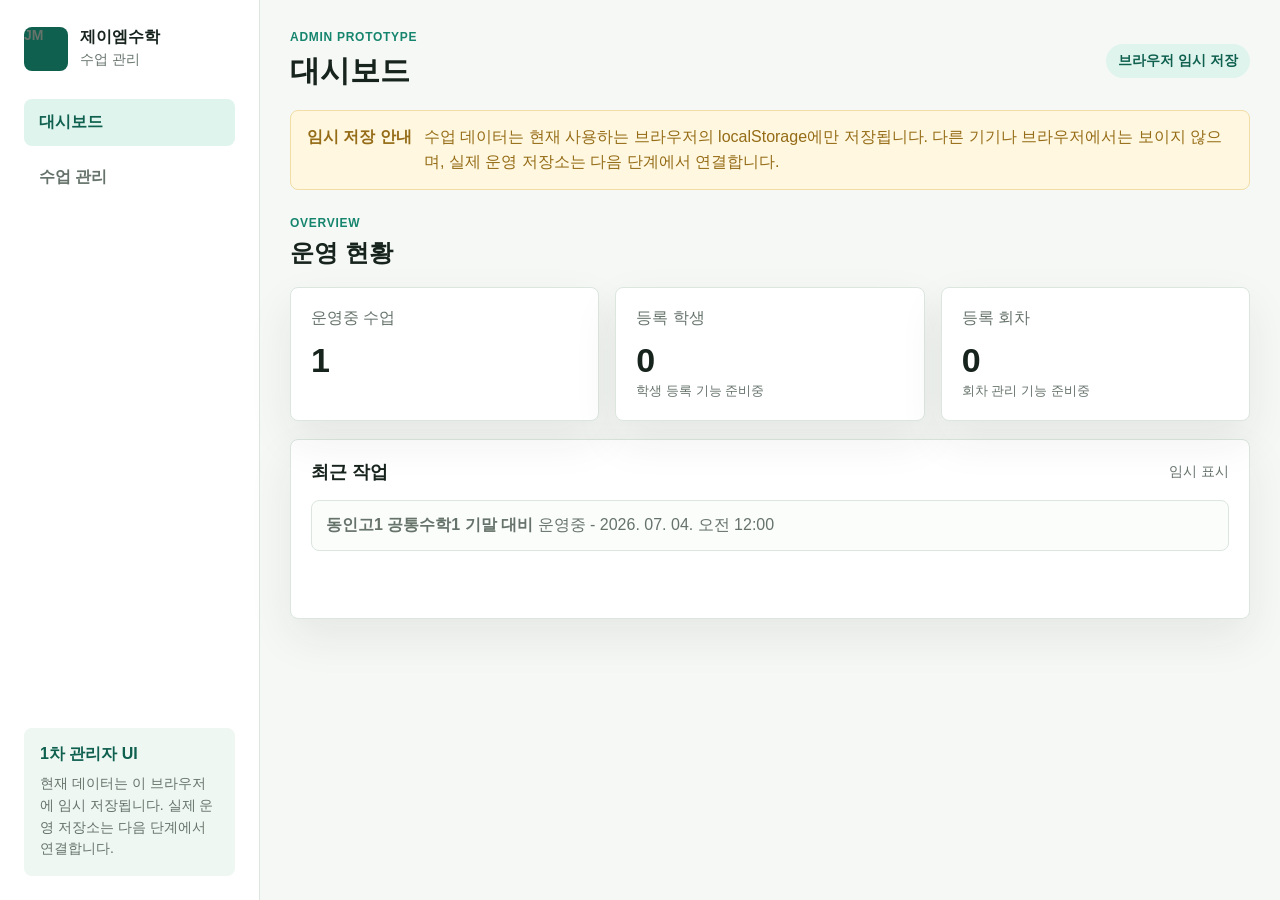
==== admin/index.html @ d9438127 "Add admin app prototype for class management" ====
<!DOCTYPE html>
<html lang="ko">
<head>
  <meta charset="UTF-8">
  <meta name="viewport" content="width=device-width, initial-scale=1.0">
  <title>제이엠수학 수업 관리</title>
  <link rel="stylesheet" href="admin.css">
</head>
<body>
  <div class="admin-shell">
    <aside class="sidebar">
      <div class="brand">
        <span class="brand-mark">JM</span>
        <div>
          <strong>제이엠수학</strong>
          <span>수업 관리</span>
        </div>
      </div>

      <nav class="side-nav" aria-label="관리자 메뉴">
        <button class="nav-button is-active" type="button" data-view="dashboard">대시보드</button>
        <button class="nav-button" type="button" data-view="classes">수업 관리</button>
      </nav>

      <div class="sidebar-note">
        <strong>1차 관리자 UI</strong>
        <p>현재 데이터는 이 브라우저에 임시 저장됩니다. 실제 운영 저장소는 다음 단계에서 연결합니다.</p>
      </div>
    </aside>

    <main class="main-area">
      <header class="topbar">
        <div>
          <p class="eyebrow">Admin Prototype</p>
          <h1 id="view-title">대시보드</h1>
        </div>
        <div class="storage-pill">브라우저 임시 저장</div>
      </header>

      <section class="notice" aria-label="임시 저장 안내">
        <strong>임시 저장 안내</strong>
        <span>수업 데이터는 현재 사용하는 브라우저의 localStorage에만 저장됩니다. 다른 기기나 브라우저에서는 보이지 않으며, 실제 운영 저장소는 다음 단계에서 연결합니다.</span>
      </section>

      <section id="dashboard-view" class="view is-active" aria-labelledby="dashboard-heading">
        <div class="section-heading">
          <div>
            <p class="eyebrow">Overview</p>
            <h2 id="dashboard-heading">운영 현황</h2>
          </div>
        </div>

        <div class="stat-grid">
          <article class="stat-card">
            <span>운영중 수업</span>
            <strong id="active-class-count">0</strong>
          </article>
          <article class="stat-card">
            <span>등록 학생</span>
            <strong>0</strong>
            <small>학생 등록 기능 준비중</small>
          </article>
          <article class="stat-card">
            <span>등록 회차</span>
            <strong>0</strong>
            <small>회차 관리 기능 준비중</small>
          </article>
        </div>

        <article class="panel recent-panel">
          <div class="panel-title">
            <h3>최근 작업</h3>
            <span>임시 표시</span>
          </div>
          <div id="recent-work-list" class="recent-list"></div>
        </article>
      </section>

      <section id="classes-view" class="view" aria-labelledby="classes-heading">
        <div class="section-heading">
          <div>
            <p class="eyebrow">Classes</p>
            <h2 id="classes-heading">수업 관리</h2>
          </div>
          <button id="new-class-button" class="primary-button" type="button">새 수업 만들기</button>
        </div>

        <div id="class-form-panel" class="panel form-panel" hidden>
          <div class="panel-title">
            <h3 id="form-title">새 수업 만들기</h3>
            <span>localStorage 임시 저장</span>
          </div>

          <form id="class-form" class="class-form">
            <div class="form-grid">
              <label>
                <span>수업명</span>
                <input id="class-title-input" name="classTitle" type="text" placeholder="예: 동인고1 공통수학1 기말 대비" required>
              </label>

              <label>
                <span>과목</span>
                <input id="subject-input" name="subject" type="text" placeholder="예: 공통수학1" required>
              </label>

              <label>
                <span>대상 학교</span>
                <input id="target-school-input" name="targetSchool" type="text" placeholder="예: 동인고" required>
              </label>

              <label>
                <span>대상 학년</span>
                <select id="target-grade-input" name="targetGrade" required>
                  <option value="">선택</option>
                  <option value="중1">중1</option>
                  <option value="중2">중2</option>
                  <option value="중3">중3</option>
                  <option value="고1">고1</option>
                  <option value="고2">고2</option>
                  <option value="고3">고3</option>
                </select>
              </label>

              <label>
                <span>수업 유형</span>
                <select id="class-type-input" name="classType" required>
                  <option value="">선택</option>
                  <option value="내신 대비">내신 대비</option>
                  <option value="정규 수업">정규 수업</option>
                  <option value="특강">특강</option>
                  <option value="복습 관리">복습 관리</option>
                </select>
              </label>

              <label>
                <span>수업 코드</span>
                <input id="access-code-input" name="accessCode" type="text" placeholder="예: dongin7979" required>
              </label>

              <label>
                <span>상태</span>
                <select id="status-input" name="status" required>
                  <option value="active">운영중</option>
                  <option value="ready">준비중</option>
                  <option value="ended">종료</option>
                  <option value="hidden">숨김</option>
                </select>
              </label>
            </div>

            <label class="wide-field">
              <span>수업 설명</span>
              <textarea id="description-input" name="description" rows="4" placeholder="관리자가 확인할 수업 설명을 입력하세요."></textarea>
            </label>

            <div class="form-actions">
              <button class="primary-button" type="submit">저장</button>
              <button id="cancel-form-button" class="secondary-button" type="button">취소</button>
            </div>
          </form>
        </div>

        <div class="class-layout">
          <div class="panel">
            <div class="panel-title">
              <h3>수업 목록</h3>
              <span id="class-count-label">0개</span>
            </div>
            <div id="class-list" class="class-list"></div>
          </div>

          <aside id="class-detail" class="panel detail-panel" aria-live="polite"></aside>
        </div>
      </section>
    </main>
  </div>

  <script src="admin.js"></script>
</body>
</html>
---- admin/admin.css ----
:root {
  --bg: #f6f8f6;
  --panel: #ffffff;
  --panel-soft: #eef7f2;
  --text: #17231d;
  --muted: #66736b;
  --line: #dce6df;
  --accent: #16856d;
  --accent-strong: #0f604f;
  --accent-soft: #dff4ed;
  --warning: #956c17;
  --warning-bg: #fff7df;
  --danger: #aa3d3d;
  --shadow: 0 18px 45px rgba(23, 35, 29, 0.08);
}

* {
  box-sizing: border-box;
}

body {
  margin: 0;
  min-height: 100vh;
  background: var(--bg);
  color: var(--text);
  font-family: Arial, "Apple SD Gothic Neo", "Noto Sans KR", sans-serif;
}

button,
input,
select,
textarea {
  font: inherit;
}

button {
  cursor: pointer;
}

.admin-shell {
  display: grid;
  grid-template-columns: 260px minmax(0, 1fr);
  min-height: 100vh;
}

.sidebar {
  display: flex;
  flex-direction: column;
  gap: 28px;
  padding: 24px;
  background: #ffffff;
  border-right: 1px solid var(--line);
}

.brand {
  display: flex;
  align-items: center;
  gap: 12px;
}

.brand-mark {
  display: inline-flex;
  align-items: center;
  justify-content: center;
  width: 44px;
  height: 44px;
  border-radius: 8px;
  background: var(--accent-strong);
  color: #ffffff;
  font-weight: 800;
}

.brand strong,
.brand span {
  display: block;
}

.brand span {
  margin-top: 3px;
  color: var(--muted);
  font-size: 14px;
}

.side-nav {
  display: grid;
  gap: 8px;
}

.nav-button {
  width: 100%;
  padding: 12px 14px;
  border: 1px solid transparent;
  border-radius: 8px;
  background: transparent;
  color: var(--muted);
  text-align: left;
  font-weight: 700;
}

.nav-button:hover,
.nav-button.is-active {
  background: var(--accent-soft);
  color: var(--accent-strong);
}

.sidebar-note {
  margin-top: auto;
  padding: 16px;
  border-radius: 8px;
  background: var(--panel-soft);
  color: var(--accent-strong);
}

.sidebar-note p {
  margin: 8px 0 0;
  color: var(--muted);
  font-size: 14px;
  line-height: 1.55;
}

.main-area {
  padding: 30px;
  min-width: 0;
}

.topbar,
.section-heading,
.panel-title,
.form-actions {
  display: flex;
  align-items: center;
  justify-content: space-between;
  gap: 16px;
}

.topbar {
  margin-bottom: 18px;
}

.eyebrow {
  margin: 0 0 7px;
  color: var(--accent);
  font-size: 12px;
  font-weight: 800;
  letter-spacing: 0.06em;
  text-transform: uppercase;
}

h1,
h2,
h3,
p {
  margin-top: 0;
}

h1 {
  margin-bottom: 0;
  font-size: 30px;
}

h2 {
  margin-bottom: 0;
  font-size: 24px;
}

h3 {
  margin-bottom: 0;
  font-size: 18px;
}

.storage-pill,
.panel-title span,
.class-meta,
.planned-link-label {
  color: var(--muted);
  font-size: 14px;
}

.storage-pill {
  padding: 8px 12px;
  border-radius: 999px;
  background: var(--accent-soft);
  color: var(--accent-strong);
  font-weight: 800;
}

.notice {
  display: flex;
  gap: 12px;
  align-items: flex-start;
  margin-bottom: 26px;
  padding: 14px 16px;
  border: 1px solid #f1dda5;
  border-radius: 8px;
  background: var(--warning-bg);
  color: var(--warning);
  line-height: 1.55;
}

.notice strong {
  flex: 0 0 auto;
}

.view {
  display: none;
}

.view.is-active {
  display: block;
}

.section-heading {
  margin-bottom: 18px;
}

.stat-grid {
  display: grid;
  grid-template-columns: repeat(3, minmax(0, 1fr));
  gap: 16px;
  margin-bottom: 18px;
}

.stat-card,
.panel {
  border: 1px solid var(--line);
  border-radius: 8px;
  background: var(--panel);
  box-shadow: var(--shadow);
}

.stat-card {
  padding: 20px;
}

.stat-card span,
.stat-card small {
  display: block;
  color: var(--muted);
}

.stat-card strong {
  display: block;
  margin: 12px 0 2px;
  font-size: 34px;
}

.panel {
  padding: 20px;
}

.recent-panel {
  min-height: 180px;
}

.recent-list {
  display: grid;
  gap: 10px;
  margin-top: 16px;
}

.recent-item,
.empty-state {
  padding: 14px;
  border: 1px solid var(--line);
  border-radius: 8px;
  background: #fbfdfb;
  color: var(--muted);
}

.primary-button,
.secondary-button,
.text-button {
  min-height: 42px;
  border-radius: 8px;
  font-weight: 800;
}

.primary-button {
  padding: 0 16px;
  border: 1px solid var(--accent-strong);
  background: var(--accent-strong);
  color: #ffffff;
}

.secondary-button,
.text-button {
  padding: 0 14px;
  border: 1px solid var(--line);
  background: #ffffff;
  color: var(--text);
}

.text-button {
  min-height: 36px;
}

.form-panel {
  margin-bottom: 18px;
}

.class-form {
  margin-top: 18px;
}

.form-grid {
  display: grid;
  grid-template-columns: repeat(2, minmax(0, 1fr));
  gap: 14px;
}

label span {
  display: block;
  margin-bottom: 7px;
  color: var(--muted);
  font-size: 14px;
  font-weight: 800;
}

input,
select,
textarea {
  width: 100%;
  border: 1px solid var(--line);
  border-radius: 8px;
  background: #ffffff;
  color: var(--text);
}

input,
select {
  height: 44px;
  padding: 0 12px;
}

textarea {
  padding: 12px;
  resize: vertical;
}

.wide-field {
  display: block;
  margin-top: 14px;
}

.form-actions {
  justify-content: flex-start;
  margin-top: 18px;
}

.class-layout {
  display: grid;
  grid-template-columns: minmax(0, 1fr) 360px;
  gap: 18px;
  align-items: start;
}

.class-list {
  display: grid;
  gap: 12px;
  margin-top: 16px;
}

.class-card {
  width: 100%;
  padding: 16px;
  border: 1px solid var(--line);
  border-radius: 8px;
  background: #ffffff;
  text-align: left;
}

.class-card:hover,
.class-card.is-selected {
  border-color: var(--accent);
  background: #fbfffd;
}

.class-card h4 {
  margin: 0 0 8px;
  font-size: 17px;
}

.class-card p {
  margin: 0;
  color: var(--muted);
  line-height: 1.5;
}

.card-footer,
.detail-row {
  display: flex;
  align-items: center;
  justify-content: space-between;
  gap: 12px;
}

.card-footer {
  margin-top: 14px;
  flex-wrap: wrap;
}

.status-badge {
  display: inline-flex;
  align-items: center;
  min-height: 28px;
  padding: 0 10px;
  border-radius: 999px;
  font-size: 13px;
  font-weight: 800;
}

.status-active {
  background: #dff4ed;
  color: #0f604f;
}

.status-ready {
  background: #edf1f5;
  color: #586474;
}

.status-ended {
  background: #f4e7e7;
  color: var(--danger);
}

.status-hidden {
  background: #ece8f4;
  color: #65538a;
}

.detail-panel {
  position: sticky;
  top: 30px;
}

.detail-content {
  display: grid;
  gap: 14px;
}

.detail-row {
  padding-bottom: 12px;
  border-bottom: 1px solid var(--line);
}

.detail-row span:first-child {
  color: var(--muted);
  font-size: 14px;
  font-weight: 800;
}

.detail-description {
  padding: 14px;
  border-radius: 8px;
  background: var(--panel-soft);
  color: var(--text);
  line-height: 1.6;
}

.planned-link {
  padding: 14px;
  border: 1px dashed var(--accent);
  border-radius: 8px;
  background: #fbfffd;
}

.planned-link code {
  display: block;
  margin-top: 8px;
  white-space: normal;
  overflow-wrap: anywhere;
  color: var(--accent-strong);
  font-weight: 800;
}

.planned-link small {
  display: block;
  margin-top: 8px;
  color: var(--muted);
  line-height: 1.45;
}

@media (max-width: 920px) {
  .admin-shell,
  .class-layout,
  .stat-grid {
    grid-template-columns: 1fr;
  }

  .sidebar {
    position: static;
    border-right: 0;
    border-bottom: 1px solid var(--line);
  }

  .main-area {
    padding: 22px;
  }

  .detail-panel {
    position: static;
  }
}

@media (max-width: 620px) {
  .topbar,
  .section-heading,
  .panel-title,
  .notice {
    align-items: stretch;
    flex-direction: column;
  }

  .form-grid {
    grid-template-columns: 1fr;
  }

  .primary-button,
  .secondary-button,
  .text-button {
    width: 100%;
  }
}
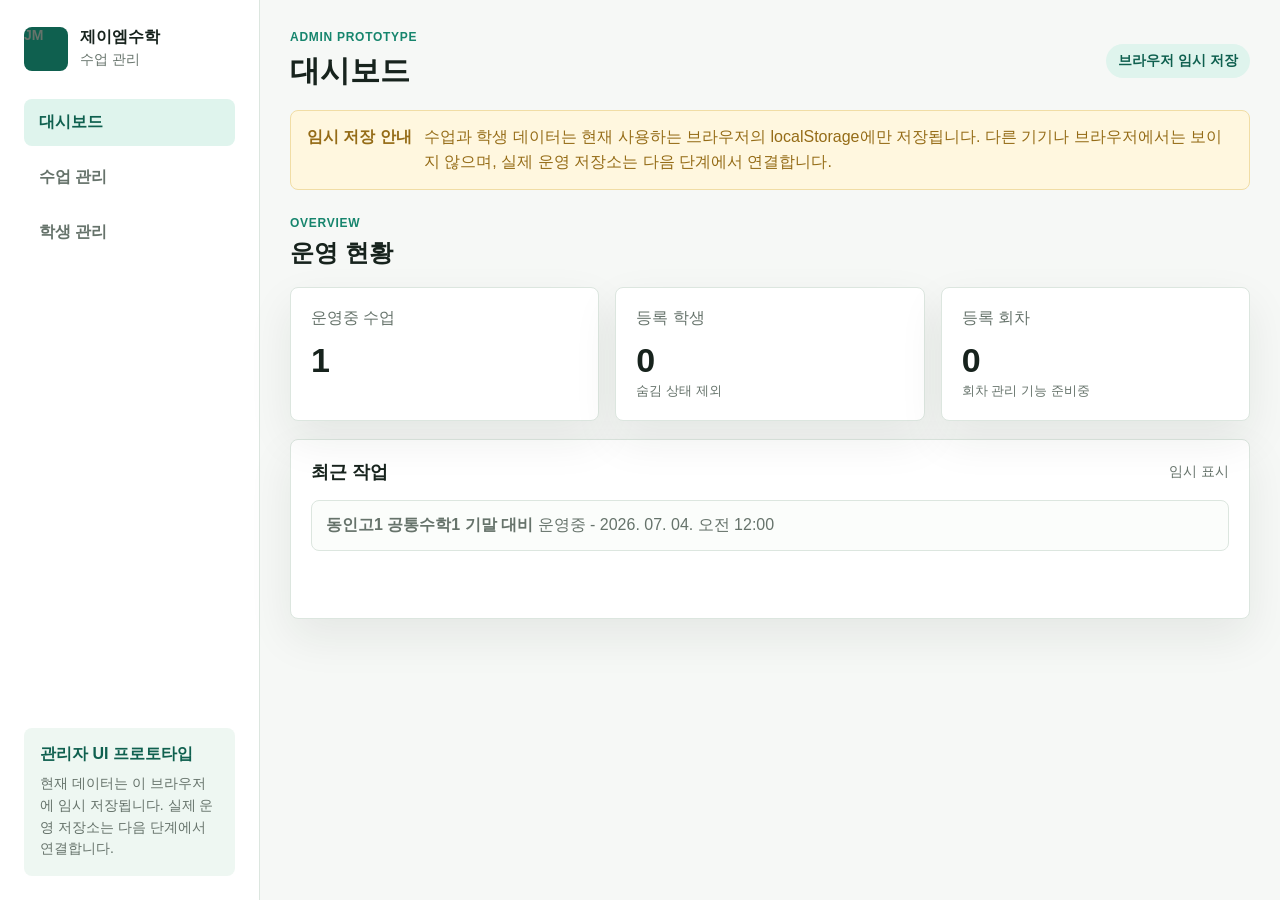
==== commit 8f83d4dc: "Add student management to admin prototype" ====
--- a/admin/index.html
+++ b/admin/index.html
@@ -20,10 +20,11 @@
       <nav class="side-nav" aria-label="관리자 메뉴">
         <button class="nav-button is-active" type="button" data-view="dashboard">대시보드</button>
         <button class="nav-button" type="button" data-view="classes">수업 관리</button>
+        <button class="nav-button" type="button" data-view="students">학생 관리</button>
       </nav>
 
       <div class="sidebar-note">
-        <strong>1차 관리자 UI</strong>
+        <strong>관리자 UI 프로토타입</strong>
         <p>현재 데이터는 이 브라우저에 임시 저장됩니다. 실제 운영 저장소는 다음 단계에서 연결합니다.</p>
       </div>
     </aside>
@@ -39,7 +40,7 @@
 
       <section class="notice" aria-label="임시 저장 안내">
         <strong>임시 저장 안내</strong>
-        <span>수업 데이터는 현재 사용하는 브라우저의 localStorage에만 저장됩니다. 다른 기기나 브라우저에서는 보이지 않으며, 실제 운영 저장소는 다음 단계에서 연결합니다.</span>
+        <span>수업과 학생 데이터는 현재 사용하는 브라우저의 localStorage에만 저장됩니다. 다른 기기나 브라우저에서는 보이지 않으며, 실제 운영 저장소는 다음 단계에서 연결합니다.</span>
       </section>
 
       <section id="dashboard-view" class="view is-active" aria-labelledby="dashboard-heading">
@@ -57,8 +58,8 @@
           </article>
           <article class="stat-card">
             <span>등록 학생</span>
-            <strong>0</strong>
-            <small>학생 등록 기능 준비중</small>
+            <strong id="registered-student-count">0</strong>
+            <small>숨김 상태 제외</small>
           </article>
           <article class="stat-card">
             <span>등록 회차</span>
@@ -172,6 +173,99 @@
           <aside id="class-detail" class="panel detail-panel" aria-live="polite"></aside>
         </div>
       </section>
+
+      <section id="students-view" class="view" aria-labelledby="students-heading">
+        <div class="section-heading">
+          <div>
+            <p class="eyebrow">Students</p>
+            <h2 id="students-heading">학생 관리</h2>
+          </div>
+          <button id="new-student-button" class="primary-button" type="button">학생 등록</button>
+        </div>
+
+        <section class="notice inline-notice" aria-label="학생 데이터 임시 저장 안내">
+          <strong>학생 데이터 임시 저장</strong>
+          <span>학생 정보는 현재 브라우저의 localStorage에만 저장됩니다. 실제 운영 저장소와 학생 로그인 기능은 다음 단계에서 연결합니다.</span>
+        </section>
+
+        <div id="student-form-panel" class="panel form-panel" hidden>
+          <div class="panel-title">
+            <h3 id="student-form-title">학생 등록</h3>
+            <span>localStorage 임시 저장</span>
+          </div>
+
+          <form id="student-form" class="student-form">
+            <div id="student-form-error" class="form-error" role="alert" hidden></div>
+
+            <div class="form-grid">
+              <label>
+                <span>학생 이름</span>
+                <input id="student-name-input" name="studentName" type="text" placeholder="예: 김민준" required>
+              </label>
+
+              <label>
+                <span>학생 전화번호</span>
+                <input id="student-phone-input" name="phone" type="tel" placeholder="예: 010-1234-5678" required>
+              </label>
+
+              <label>
+                <span>학교</span>
+                <input id="student-school-input" name="school" type="text" placeholder="예: 동인고" required>
+              </label>
+
+              <label>
+                <span>학년</span>
+                <select id="student-grade-input" name="grade" required>
+                  <option value="">선택</option>
+                  <option value="중1">중1</option>
+                  <option value="중2">중2</option>
+                  <option value="중3">중3</option>
+                  <option value="고1">고1</option>
+                  <option value="고2">고2</option>
+                  <option value="고3">고3</option>
+                </select>
+              </label>
+
+              <label>
+                <span>학부모 연락처</span>
+                <input id="parent-phone-input" name="parentPhone" type="tel" placeholder="예: 010-9876-5432">
+              </label>
+
+              <label>
+                <span>상태</span>
+                <select id="student-status-input" name="status">
+                  <option value="active">수강중</option>
+                  <option value="paused">일시중지</option>
+                  <option value="ended">수강종료</option>
+                  <option value="hidden">숨김</option>
+                </select>
+              </label>
+            </div>
+
+            <label class="wide-field">
+              <span>메모 / 학습 특이사항</span>
+              <textarea id="student-memo-input" name="memo" rows="4" placeholder="관리자가 확인할 메모를 입력하세요."></textarea>
+            </label>
+
+            <div class="form-actions">
+              <button class="primary-button" type="submit">저장</button>
+              <button id="cancel-student-form-button" class="secondary-button" type="button">취소</button>
+            </div>
+          </form>
+        </div>
+
+        <div class="class-layout">
+          <div class="panel">
+            <div class="panel-title">
+              <h3>학생 목록</h3>
+              <span id="student-count-label">0명</span>
+            </div>
+            <div id="student-list" class="student-list"></div>
+          </div>
+
+          <aside id="student-detail" class="panel detail-panel" aria-live="polite"></aside>
+        </div>
+      </section>
     </main>
   </div>
 
--- a/admin/admin.css
+++ b/admin/admin.css
@@ -171,6 +171,7 @@
 .storage-pill,
 .panel-title span,
 .class-meta,
+.student-memo-preview,
 .planned-link-label {
   color: var(--muted);
   font-size: 14px;
@@ -201,6 +202,10 @@
   flex: 0 0 auto;
 }
 
+.inline-notice {
+  margin-bottom: 18px;
+}
+
 .view {
   display: none;
 }
@@ -298,8 +303,20 @@
   margin-bottom: 18px;
 }
 
-.class-form {
+.class-form,
+.student-form {
   margin-top: 18px;
+}
+
+.form-error {
+  margin-bottom: 14px;
+  padding: 12px 14px;
+  border: 1px solid #f1c4c4;
+  border-radius: 8px;
+  background: #fff1f1;
+  color: var(--danger);
+  font-weight: 800;
+  line-height: 1.5;
 }
 
 .form-grid {
@@ -354,13 +371,15 @@
   align-items: start;
 }
 
-.class-list {
+.class-list,
+.student-list {
   display: grid;
   gap: 12px;
   margin-top: 16px;
 }
 
-.class-card {
+.class-card,
+.student-card {
   width: 100%;
   padding: 16px;
   border: 1px solid var(--line);
@@ -370,20 +389,28 @@
 }
 
 .class-card:hover,
-.class-card.is-selected {
+.class-card.is-selected,
+.student-card:hover,
+.student-card.is-selected {
   border-color: var(--accent);
   background: #fbfffd;
 }
 
-.class-card h4 {
+.class-card h4,
+.student-card h4 {
   margin: 0 0 8px;
   font-size: 17px;
 }
 
-.class-card p {
+.class-card p,
+.student-card p {
   margin: 0;
   color: var(--muted);
   line-height: 1.5;
+}
+
+.student-memo-preview {
+  margin-top: 8px;
 }
 
 .card-footer,
@@ -419,6 +446,11 @@
   color: #586474;
 }
 
+.status-paused {
+  background: #fff7df;
+  color: var(--warning);
+}
+
 .status-ended {
   background: #f4e7e7;
   color: var(--danger);
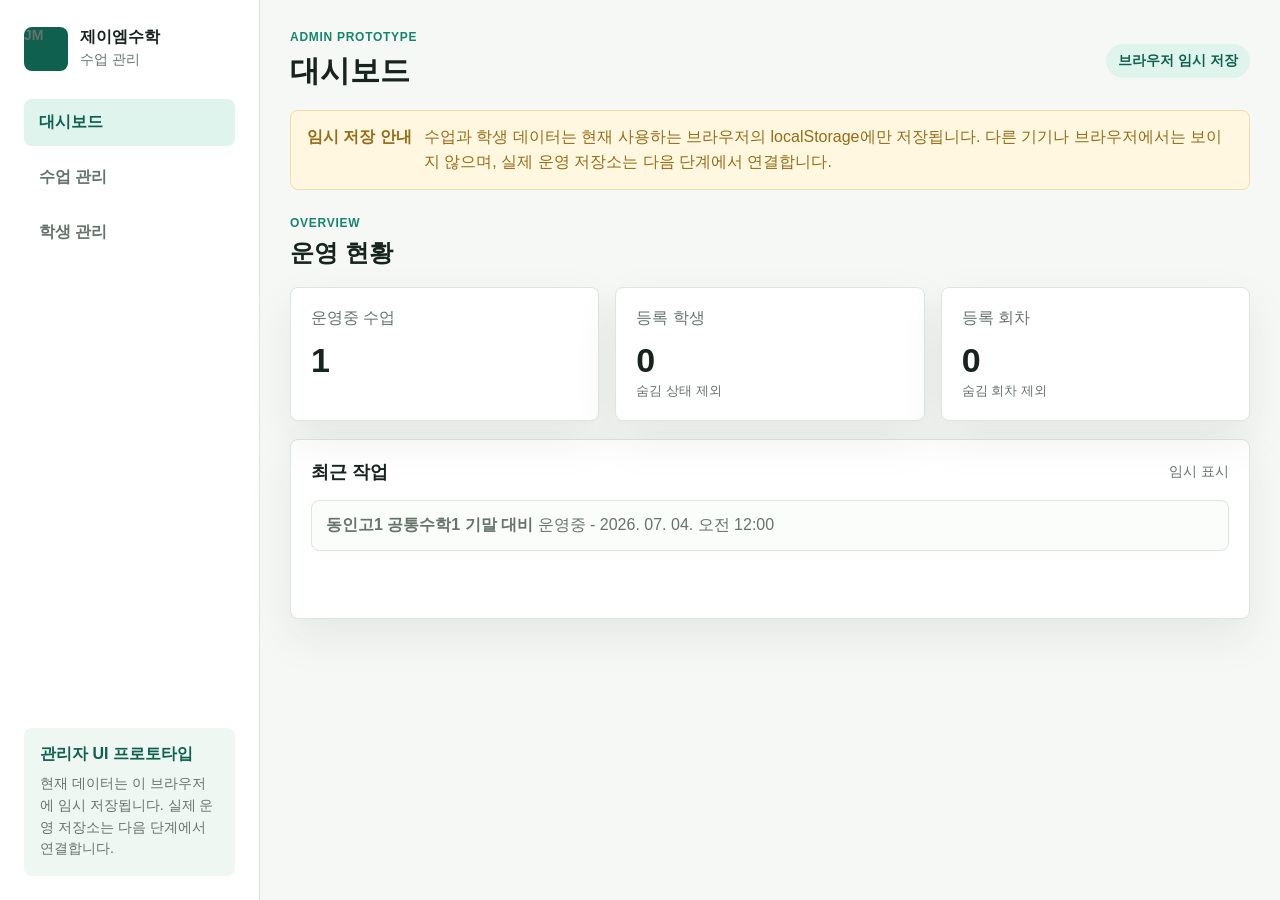
==== commit 726977ce: "Add session management to admin prototype" ====
--- a/admin/index.html
+++ b/admin/index.html
@@ -63,8 +63,8 @@
           </article>
           <article class="stat-card">
             <span>등록 회차</span>
-            <strong>0</strong>
-            <small>회차 관리 기능 준비중</small>
+            <strong id="registered-session-count">0</strong>
+            <small>숨김 회차 제외</small>
           </article>
         </div>
 
--- a/admin/admin.css
+++ b/admin/admin.css
@@ -172,6 +172,8 @@
 .panel-title span,
 .class-meta,
 .student-memo-preview,
+.session-summary-preview,
+.session-meta,
 .planned-link-label {
   color: var(--muted);
   font-size: 14px;
@@ -319,6 +321,16 @@
   line-height: 1.5;
 }
 
+.form-info {
+  padding: 12px 14px;
+  border: 1px solid var(--line);
+  border-radius: 8px;
+  background: var(--panel-soft);
+  color: var(--accent-strong);
+  font-weight: 800;
+  line-height: 1.5;
+}
+
 .form-grid {
   display: grid;
   grid-template-columns: repeat(2, minmax(0, 1fr));
@@ -362,6 +374,12 @@
 .form-actions {
   justify-content: flex-start;
   margin-top: 18px;
+}
+
+.detail-actions {
+  display: flex;
+  gap: 10px;
+  flex-wrap: wrap;
 }
 
 .class-layout {
@@ -413,6 +431,85 @@
   margin-top: 8px;
 }
 
+.enrollment-summary {
+  display: grid;
+  gap: 6px;
+  padding: 14px;
+  border: 1px solid var(--line);
+  border-radius: 8px;
+  background: #fbfdfb;
+}
+
+.enrollment-summary span {
+  color: var(--muted);
+  font-size: 14px;
+}
+
+.enrollment-section,
+.enrollment-picker {
+  display: grid;
+  gap: 12px;
+  padding-top: 14px;
+  border-top: 1px solid var(--line);
+}
+
+.enrollment-list,
+.enrollment-picker-list {
+  display: grid;
+  gap: 10px;
+}
+
+.enrollment-row,
+.student-pick-row {
+  display: grid;
+  grid-template-columns: minmax(0, 1fr) auto;
+  gap: 12px;
+  align-items: center;
+  padding: 12px;
+  border: 1px solid var(--line);
+  border-radius: 8px;
+  background: #ffffff;
+}
+
+.enrollment-row.is-ended,
+.student-pick-row.is-disabled {
+  background: #fbfdfb;
+  color: var(--muted);
+}
+
+.enrollment-row strong,
+.enrollment-row span,
+.enrollment-row small,
+.student-pick-row strong,
+.student-pick-row span,
+.student-pick-row small {
+  display: block;
+}
+
+.enrollment-row span,
+.enrollment-row small,
+.student-pick-row span,
+.student-pick-row small {
+  margin-top: 4px;
+  color: var(--muted);
+  font-size: 13px;
+  line-height: 1.4;
+}
+
+.enrollment-actions {
+  display: flex;
+  gap: 8px;
+  align-items: center;
+  flex-wrap: wrap;
+  justify-content: flex-end;
+}
+
+.enrollment-actions select {
+  width: auto;
+  min-width: 110px;
+  height: 36px;
+}
+
 .card-footer,
 .detail-row {
   display: flex;
@@ -441,11 +538,21 @@
   color: #0f604f;
 }
 
+.status-public {
+  background: #dff4ed;
+  color: #0f604f;
+}
+
 .status-ready {
   background: #edf1f5;
   color: #586474;
 }
 
+.status-private {
+  background: #e6eef8;
+  color: #2f5f93;
+}
+
 .status-paused {
   background: #fff7df;
   color: var(--warning);
@@ -488,6 +595,110 @@
   background: var(--panel-soft);
   color: var(--text);
   line-height: 1.6;
+}
+
+.session-section {
+  display: grid;
+  gap: 12px;
+  padding-top: 14px;
+  border-top: 1px solid var(--line);
+}
+
+.session-form {
+  display: grid;
+  gap: 14px;
+  padding: 14px;
+  border: 1px solid var(--line);
+  border-radius: 8px;
+  background: #fbfdfb;
+}
+
+.session-list {
+  display: grid;
+  gap: 10px;
+}
+
+.session-card,
+.session-detail {
+  padding: 14px;
+  border: 1px solid var(--line);
+  border-radius: 8px;
+  background: #ffffff;
+}
+
+.session-card.is-selected {
+  border-color: var(--accent);
+  background: #fbfffd;
+}
+
+.session-card h4,
+.session-detail h4 {
+  margin: 0 0 8px;
+  font-size: 16px;
+}
+
+.session-card p,
+.session-detail p {
+  margin: 0;
+  line-height: 1.5;
+}
+
+.session-meta-list,
+.session-card-footer {
+  display: flex;
+  gap: 8px;
+  flex-wrap: wrap;
+  align-items: center;
+}
+
+.session-meta-list {
+  margin-top: 10px;
+}
+
+.session-card-footer {
+  justify-content: space-between;
+  margin-top: 12px;
+}
+
+.session-actions {
+  display: flex;
+  gap: 8px;
+  flex-wrap: wrap;
+}
+
+.video-state,
+.question-state {
+  display: inline-flex;
+  align-items: center;
+  min-height: 26px;
+  padding: 0 9px;
+  border-radius: 999px;
+  background: var(--panel-soft);
+  color: var(--accent-strong);
+  font-size: 13px;
+  font-weight: 800;
+}
+
+.question-state {
+  background: #edf1f5;
+  color: #586474;
+}
+
+.session-video-link {
+  display: block;
+  margin-top: 8px;
+  overflow-wrap: anywhere;
+  color: var(--accent-strong);
+  font-weight: 800;
+}
+
+.question-placeholder {
+  padding: 14px;
+  border: 1px dashed var(--accent);
+  border-radius: 8px;
+  background: #fbfffd;
+  color: var(--muted);
+  line-height: 1.5;
 }
 
 .planned-link {
@@ -553,4 +764,19 @@
   .text-button {
     width: 100%;
   }
-}
+
+  .enrollment-row,
+  .student-pick-row,
+  .session-card-footer {
+    grid-template-columns: 1fr;
+  }
+
+  .enrollment-actions,
+  .session-actions {
+    justify-content: stretch;
+  }
+
+  .enrollment-actions select {
+    width: 100%;
+  }
+}
